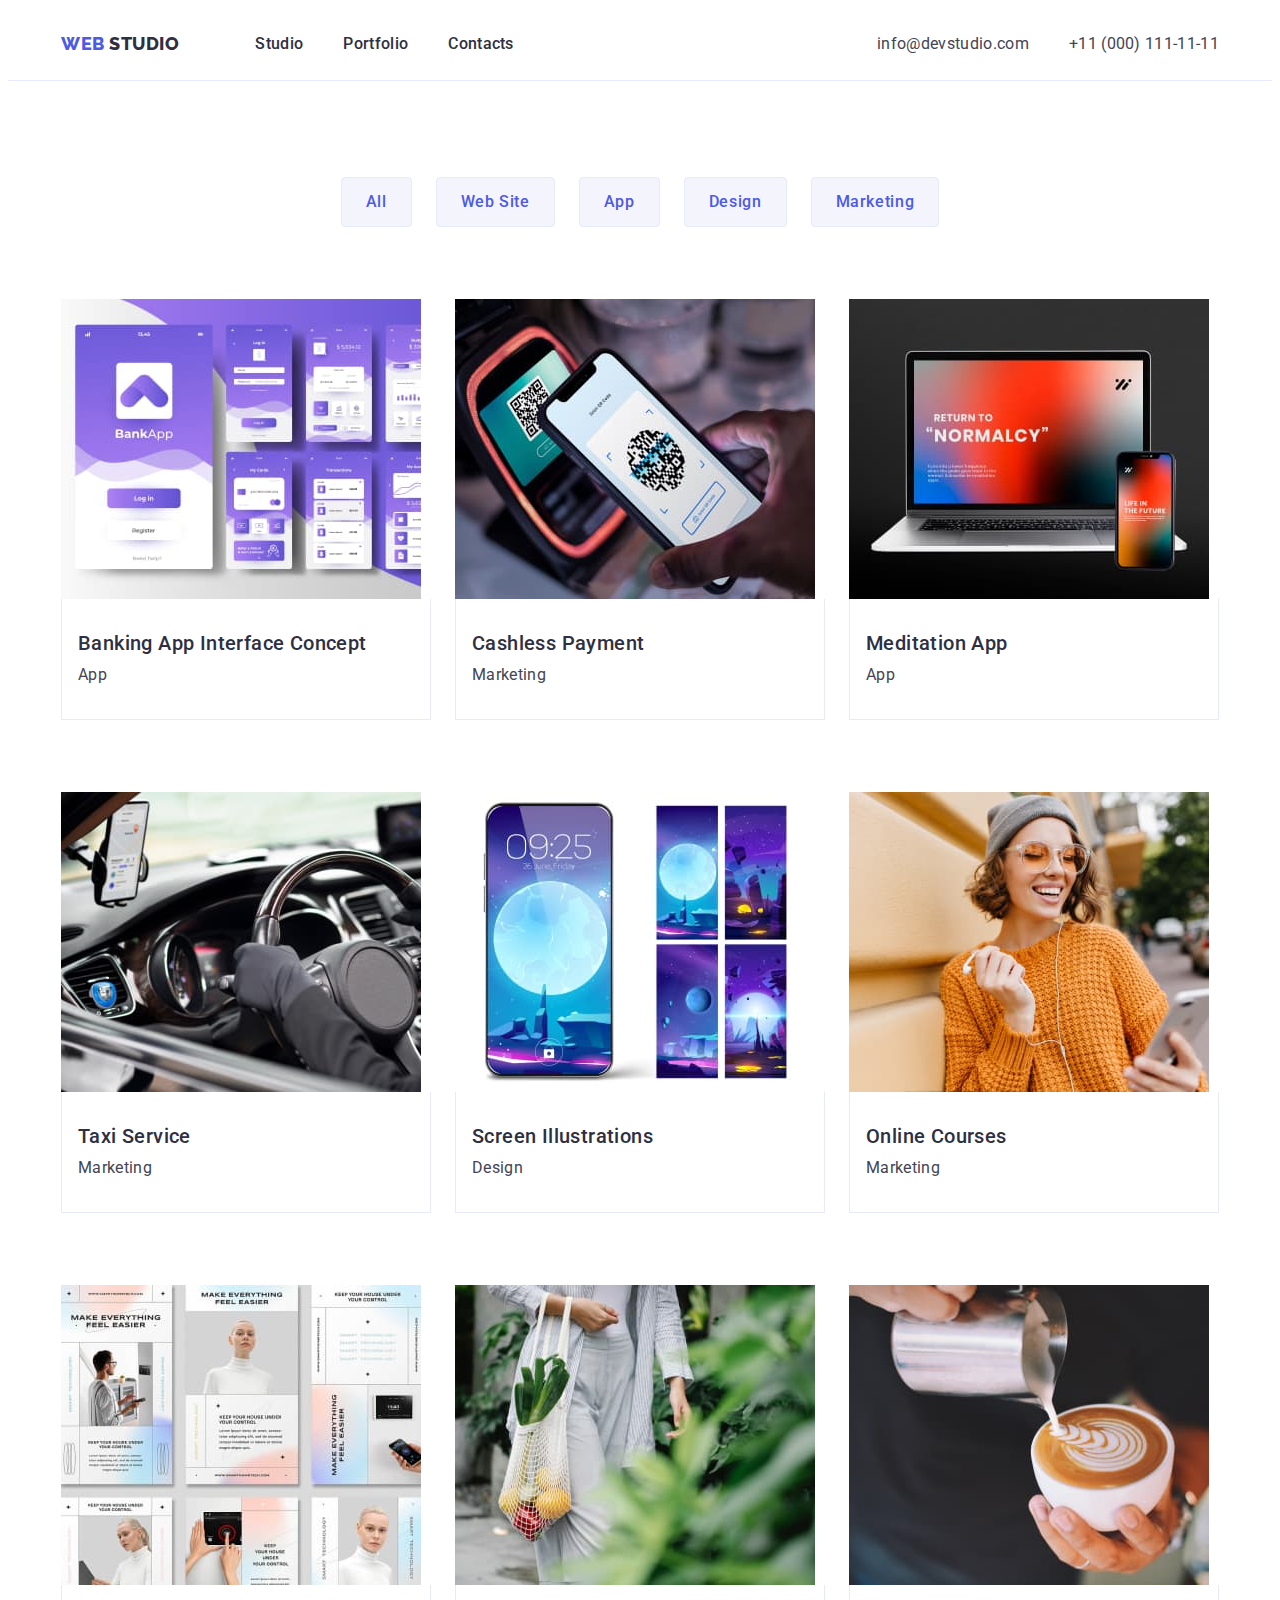
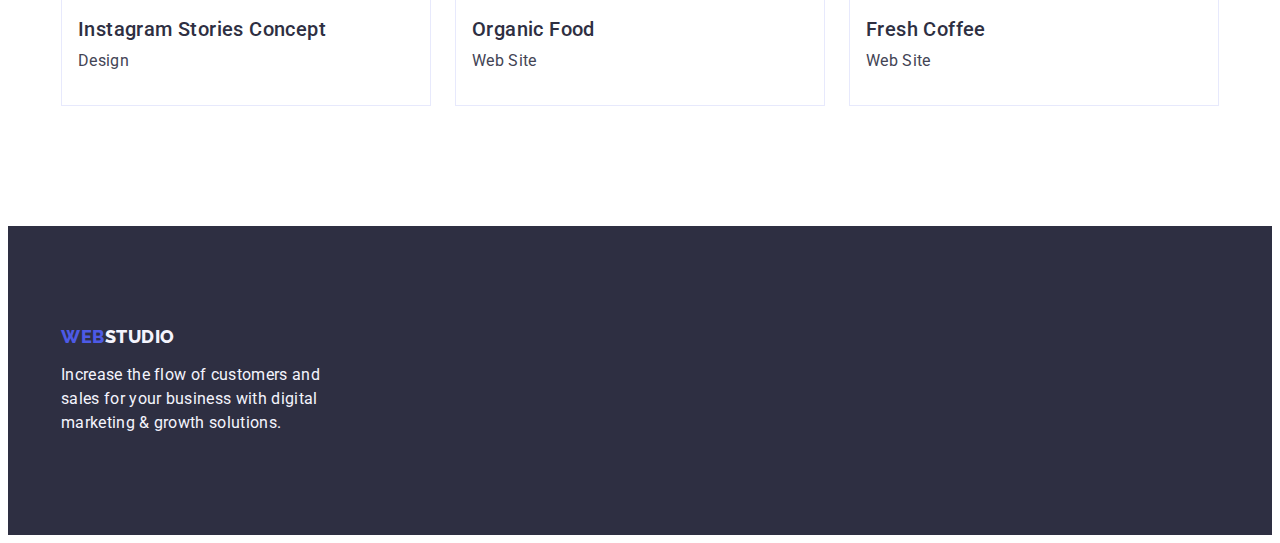
==== portfolio.html @ f5bcc29f "transferring files from hw3" ====
<!DOCTYPE html>
<html lang="en">
  <head>
    <meta charset="UTF-8" />
    <meta http-equiv="X-UA-Compatible" content="IE=edge" />
    <meta name="viewport" content="width=device-width, initial-scale=1.0" />
    <title>Portfolio</title>
    <link rel="preconnect" href="https://fonts.googleapis.com" />
    <link rel="preconnect" href="https://fonts.gstatic.com" crossorigin />
    <link
      href="https://fonts.googleapis.com/css2?family=Raleway:wght@800&family=Roboto:wght@400;500;700;900&display=swap"
      rel="stylesheet"
    />
    <link
      rel="stylesheet"
      href="https://cdnjs.cloudflare.com/ajax/libs/modern-normalize/1.1.0/modern-normalize.min.css"
      integrity="sha512-wpPYUAdjBVSE4KJnH1VR1HeZfpl1ub8YT/NKx4PuQ5NmX2tKuGu6U/JRp5y+Y8XG2tV+wKQpNHVUX03MfMFn9Q=="
      crossorigin="anonymous"
      referrerpolicy="no-referrer"
    />
    <link rel="stylesheet" href="./css/styles.css" />
  </head>
  <body>
    <!--Header-->
    <header class="header-page">
      <div class="container header-container">
        <nav class="header-nav">
          <a class="logo link" href="./index.html"
            >Web <span class="logo-text">Studio</span></a
          >
          <ul class="menu-list list">
            <li class="menu-item">
              <a class="menu-link link" href="./index.html">Studio</a>
            </li>
            <li class="menu-item">
              <a class="menu-link link" href="./portfolio.html">Portfolio</a>
            </li>
            <li class="menu-item">
              <a class="menu-link link" href="">Contacts</a>
            </li>
          </ul>
        </nav>
        <address class="contact-info">
          <ul class="contact-list list">
            <li class="contact-item">
              <a class="contact-link link" href="mailto:info@devstudio.com"
                >info@devstudio.com</a
              >
            </li>
            <li class="contact-item">
              <a class="contact-link link" href="tel:+110001111111"
                >+11 (000) 111-11-11</a
              >
            </li>
          </ul>
        </address>
      </div>
    </header>
    <main>
      <!--Hero-->
      <section class="button-menu">
        <div class="container">
          <h1 hidden>Products</h1>
          <ul class="button-item list">
            <li><button class="button-link" type="button">All</button></li>
            <li><button class="button-link" type="button">Web Site</button></li>
            <li><button class="button-link" type="button">App</button></li>
            <li><button class="button-link" type="button">Design</button></li>
            <li>
              <button class="button-link" type="button">Marketing</button>
            </li>
          </ul>
          <ul class="products list">
            <li class="products-photo">
              <a class="products-link link" href="">
                <img
                  src="./images/image1-app.jpg"
                  alt="Banking App"
                  width="360"
                />
                <div class="products-card">
                <h2 class="products-title title">
                  Banking App Interface Concept
                </h2>
                <p class="products-text text">App</p></a
              ></div>
            </li>

            <li class="products-photo">
              <a class="products-link link" href="">
                <img
                  src="./images/image2-marketing.jpg"
                  alt="Phone Payment"
                  width="360"
                />
                <div class="products-card">
                <h2 class="products-title title">Cashless Payment</h2>
                <p class="products-text text">Marketing</p></a
              ></div>
            </li>

            <li class="products-photo">
              <a class="products-link link" href="">
                <img
                  src="./images/image3-app2.jpg"
                  alt="Phone and computer apps for Meditation "
                  width="360"
                />
                <div class="products-card">
                <h2 class="products-title title">Meditation App</h2>
                <p class="products-text text">App</p></a
              ></div>
            </li>

            <li class="products-photo">
              <a class="products-link link" href="">
                <img
                  src="./images/image4-marketing2.jpg"
                  alt="Driving auto"
                  width="360"
                />
                <div class="products-card">
                <h2 class="products-title title">Taxi Service</h2>
                <p class="products-text text">Marketing</p></a
              ></div>
            </li>

            <li class="products-photo">
              <a class="products-link link" href="">
                <img
                  src="./images/image5-design.jpg"
                  alt="Five Screen Illustrations"
                  width="360"
                />
                <div class="products-card">
                <h2 class="products-title title">Screen Illustrations</h2>
                <p class="products-text text">Design</p></a
              ></div>
            </li>

            <li class="products-photo">
              <a class="products-link link" href="">
                <img
                  src="./images/image6-marketing3.jpg"
                  alt="Smile girl look at the phone"
                  width="360"
                />
                <div class="products-card">
                <h2 class="products-title title">Online Courses</h2>
                <p class="products-text text">Marketing</p></a
              ></div>
            </li>

            <li class="products-photo portfolio-img">
              <a class="products-link link" href="">
                <img
                  src="./images/image7-design2.jpg"
                  alt="Nine stories concept"
                  width="360"
                />
                <div class="products-card">
                <h2 class="products-title title">Instagram Stories Concept</h2>
                <p class="products-text text">Design</p></a
              ></div>
            </li>

            <li class="products-photo portfolio-img">
              <a class="products-link link" href="">
                <img
                  src="./images/image8-wedsite.jpg"
                  alt="A man leaves with fruits"
                  width="360"
                />
                <div class="products-card">
                <h2 class="products-title title">Organic Food</h2>
                <p class="products-text text">Web Site</p></a
              ></div>
            </li>

            <li class="products-photo portfolio-img">
              <a class="products-link link" href="">
                <img
                  src="./images/image9-website2.jpg"
                  alt="Someone makes coffee"
                  width="360"
                />
                <div class="products-card">
                <h2 class="products-title title">Fresh Coffee</h2>
                <p class="products-text text">Web Site</p></a
              ></div>
            </li>
          </ul>
        </div>
      </section>
    </main>
    <!--Footer-->
    <footer class="footer-list">
      <div class="container">
        <a class="logo link" href="./index.html"
          >Web<span class="footer-logo">Studio</span>
        </a>
        <div class="footer-container">
          <p class="footer-text">
            Increase the flow of customers and sales for your business with
            digital marketing & growth solutions.
          </p>
        </div>
      </div>
    </footer>
  </body>
</html>
---- css/styles.css ----
:root {
  --primary-text-color: #434455;
  --title-text-color: #2e2f42;
  --logo-color: #4d5ae5;
  --button-hover-color: #404bbf;
  --accent-color: #e7e9fc;
  --white-color: #ffffff;
  --light-color: #f4f4fd;
  --secondary-background-color: #e5e5e5;
}
h1,
h2,
h3,
p {
  margin: 0;
}
ul {
  margin: 0;
  padding-left: 0;
}
address {
  font-style: normal;
}
img {
  display: block;
  max-width: 100%;
  height: auto;
}
button {
  cursor: pointer;
}

body {
  font-family: "Roboto", sans-serif;
  color: var(--primary-text-color);
  background-color: var(--white-color);
}

.list {
  list-style: none;
}
.link {
  text-decoration: none;
}
.visually-hidden {
  position: absolute;
  width: 1px;
  height: 1px;
  margin: -1px;
  border: 0;
  padding: 0;
  white-space: nowrap;
  clip-path: inset(100%);
  clip: rect(0 0 0 0);
  overflow: hidden;
}
.container {
  max-width: 1158px;
  padding: 0 15px;
  margin: 0 auto;
}
.section {
  padding-top: 120px;
  padding-bottom: 120px;
}
/*========================Main====================*/
.title {
  font-weight: 500;
  font-size: 20px;
  line-height: 1.2;
  letter-spacing: 0.02em;
  color: var(--title-text-color);
}
.text {
  font-size: 16px;
  line-height: 1.5;
  letter-spacing: 0.02em;
  color: var(--primary-text-color);
}
.title-section {
  font-size: 36px;
  line-height: 1.11;
  text-align: center;
  letter-spacing: 0.02em;
  text-transform: capitalize;
  color: var(--title-text-color);
}
/*========================Header===================*/
.header-page {
  border-bottom: 1px solid var(--accent-color);
}
.header-container {
  display: flex;
  align-items: center;
  padding-top: 24px;
  padding-bottom: 24px;
}

/*====================Navigation Menu===============*/
/*========================Logo=====================*/
.logo {
  font-family: "Raleway", sans-serif;
  font-weight: 800;
  font-size: 18px;
  line-height: 1.17;
  letter-spacing: 0.03em;
  text-transform: uppercase;
  color: var(--logo-color);
}
.logo-text {
  color: var(--title-text-color);
}

.header-nav {
  display: flex;
  align-items: center;
}
.menu-list {
  display: flex;
  gap: 40px;
  margin-left: 76px;
}
.menu-link {
  font-weight: 500;
  font-size: 16px;
  line-height: 1.5;
  letter-spacing: 0.02em;
  cursor: pointer;
  color: var(--title-text-color);
}
.menu-link:hover,
.menu-link:focus {
  color: var(--button-hover-color);
}

/*=====================Contacts==================*/
.contact-info {
  display: flex;
  align-items: center;
  margin-left: auto;
}

.contact-list {
  display: flex;
  gap: 40px;
}
.contact-link {
  font-family: "Roboto", sans-serif;
  font-size: 16px;
  line-height: 1.5;
  letter-spacing: 0.02em;
  cursor: pointer;
  color: var(--primary-text-color);
}
.contact-link:hover,
.contact-link:focus {
  color: var(--button-hover-color);
}

/*=======================Main===================*/
/*==================Hero Section================*/

.hero {
  text-align: center;
  background: var(--title-text-color);
  padding-top: 188px;
  padding-bottom: 188px;
}

.hero-title {
  font-size: 56px;
  line-height: 1.07;
  letter-spacing: 0.02em;
  text-align: center;
  color: var(--white-color);
  margin-right: auto;
  margin-left: auto;
  max-width: 496px;
}
.hero-btn {
  font-family: inherit;
  font-weight: 500;
  font-size: 16px;
  line-height: 1.5;
  letter-spacing: 0.04em;
  color: var(--white-color);
  background-color: var(--logo-color);
  display: block;
  box-shadow: 0px 4px 4px rgba(0, 0, 0, 0.15);
  border: 1px solid transparent;
  border-radius: 4px;
  padding: 16px 32px;
  margin: 48px auto 0;
}

.hero-btn:hover,
.hero-btn:focus {
  background-color: var(--button-hover-color);
}

/*=================Features Section============*/
.features-container {
  display: flex;
}
.features-list {
  display: flex;
  gap: 24px;
}

.features-item {
  width: calc((100%-24px) / 4);
}
.features-title {
  margin-bottom: 8px;
}
/*================Our Works=============*/
.works-section {
  padding-bottom: 120px;
}
.works-list {
  display: flex;
  margin-top: 72px;
  gap: 24px;
}
.works-item {
  border: 1px solid var(--accent-color);
}

/*====================Our Team============*/

.team-list {
  display: flex;
  margin-top: 72px;
  gap: 24px;
}

.team-section {
  text-align: center;
  background-color: var(--light-color);
}
.team-item {
  background-color: var(--white-color);
  box-shadow: 0px 1px 6px rgba(46, 47, 66, 0.08),
    0px 1px 1px rgba(46, 47, 66, 0.16), 0px 2px 1px rgba(46, 47, 66, 0.08);
  border-radius: 0px 0px 4px 4px;
}
.card-container {
  padding: 32px 16px;
}
.team-text {
  padding-top: 8px;
}
/*==================Portfolio Page=============*/
/*===================Portfolio Button===========*/
.button-menu {
  padding-top: 96px;
  padding-bottom: 120px;
}
.button-item {
  display: flex;
  justify-content: center;
  width: calc((100% - 96) / 5);
  gap: 24px;
  margin-bottom: 72px;
}
.button-link {
  font-family: inherit;
  font-weight: 500;
  font-size: 16px;
  line-height: 1.5;
  text-align: center;
  letter-spacing: 0.04em;
  color: var(--logo-color);
  background-color: var(--light-color);
  border: 1px solid var(--accent-color);
  border-radius: 4px;
  padding: 12px 24px;
}
.button-link:hover,
.button-link:focus {
  color: var(--white-color);
  background: var(--button-hover-color);
  box-shadow: 0px 3px 1px rgba(0, 0, 0, 0.1), 0px 2px 1px rgba(0, 0, 0, 0.08),
    0px 2px 2px rgba(0, 0, 0, 0.12);
  border-radius: 4px;
}
/*===============Portfolio Products======*/
.products {
  display: flex;
  flex-wrap: wrap;
  gap: 24px;
}
.products-card {
  padding: 32px 0;
  border-left: 1px solid var(--accent-color);
  border-bottom: 1px solid var(--accent-color);
  border-right: 1px solid var(--accent-color);
}
.products-photo {
  width: calc((100% - 48px) / 3);
  margin-bottom: 48px;
}
.portfolio-img {
  margin-bottom: 0;
}

.products-link {
  background: var(--light-color);
}
.products-title {
  padding-left: 16px;
}
.products-text {
  padding-top: 8px;
  padding-left: 16px;
}
/*==================Footer==============*/
.footer-container {
  margin-top: 16px;
  max-width: 264px;
}
.footer-list {
  background: var(--title-text-color);
  padding-top: 100px;
  padding-bottom: 100px;
}
.footer-logo {
  color: var(--light-color);
}
.footer-text {
  font-size: 16px;
  line-height: 1.5;
  letter-spacing: 0.02em;
  color: var(--light-color);
}
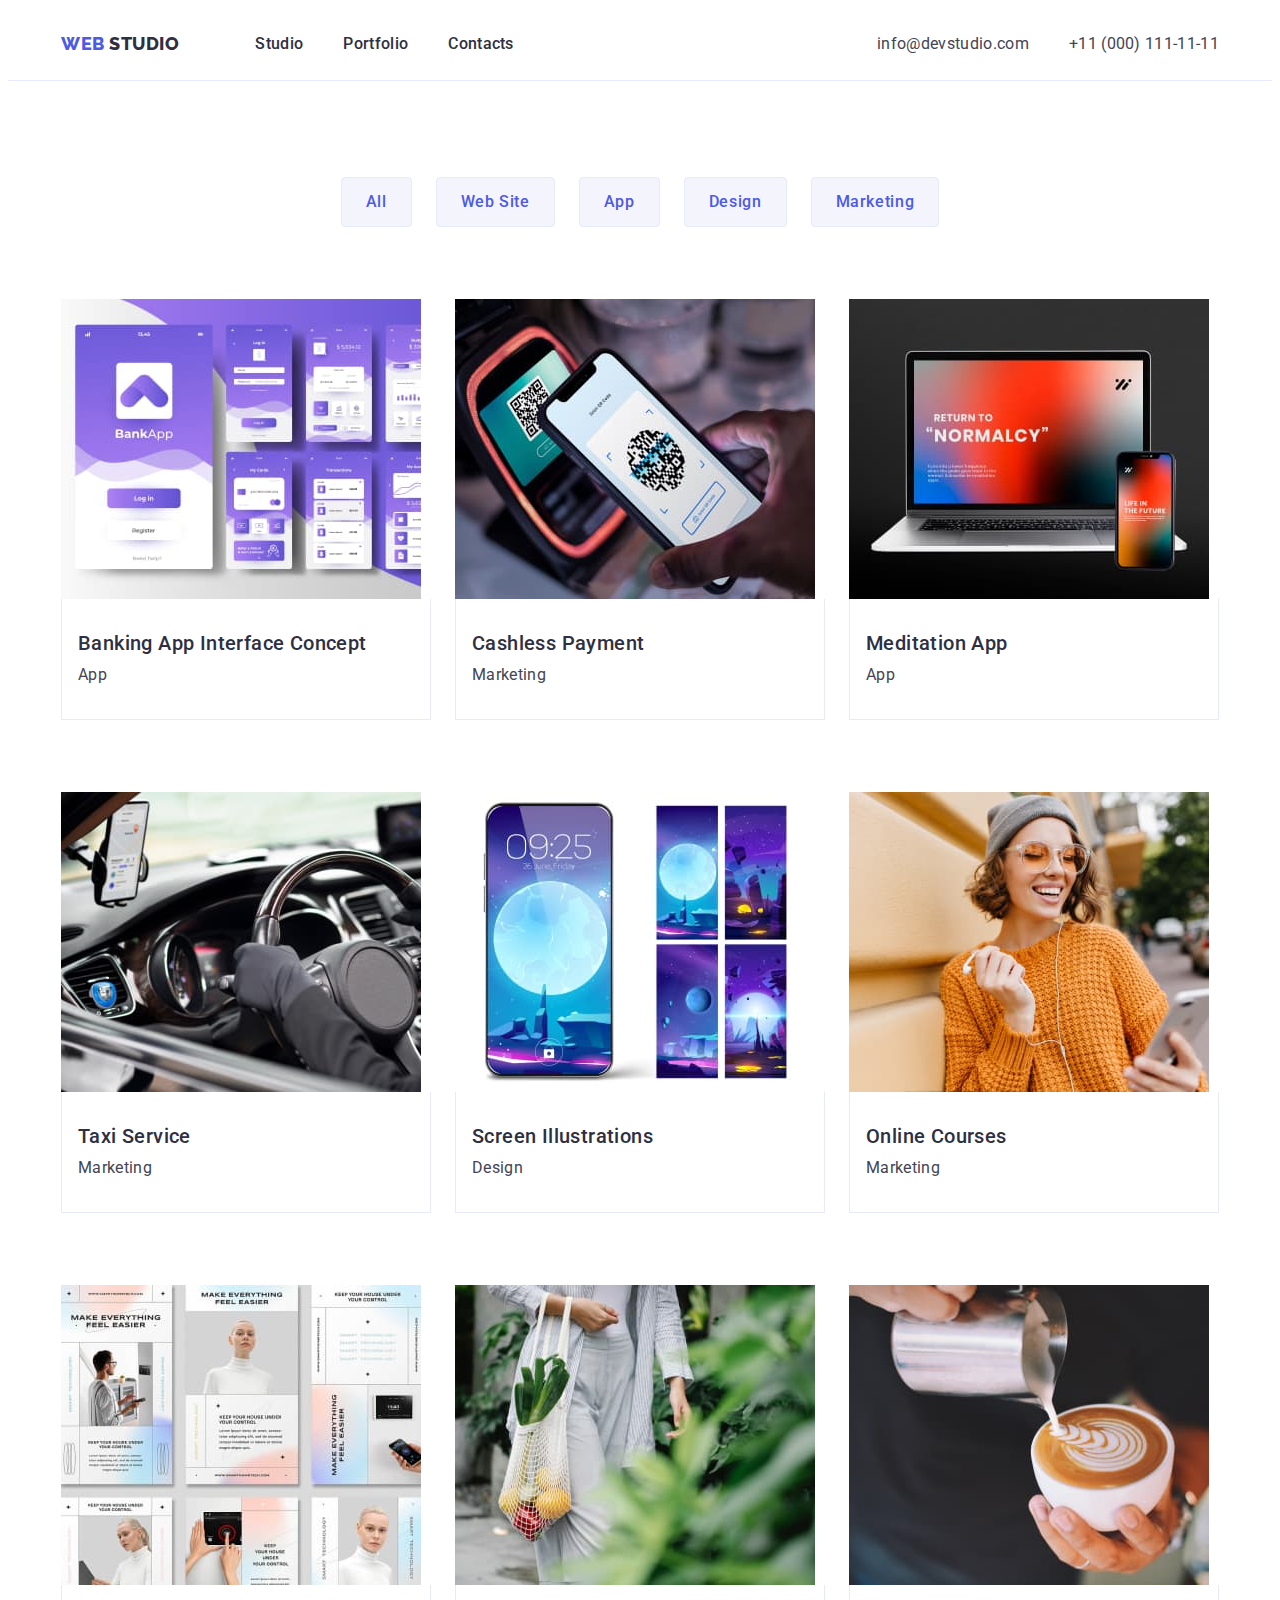
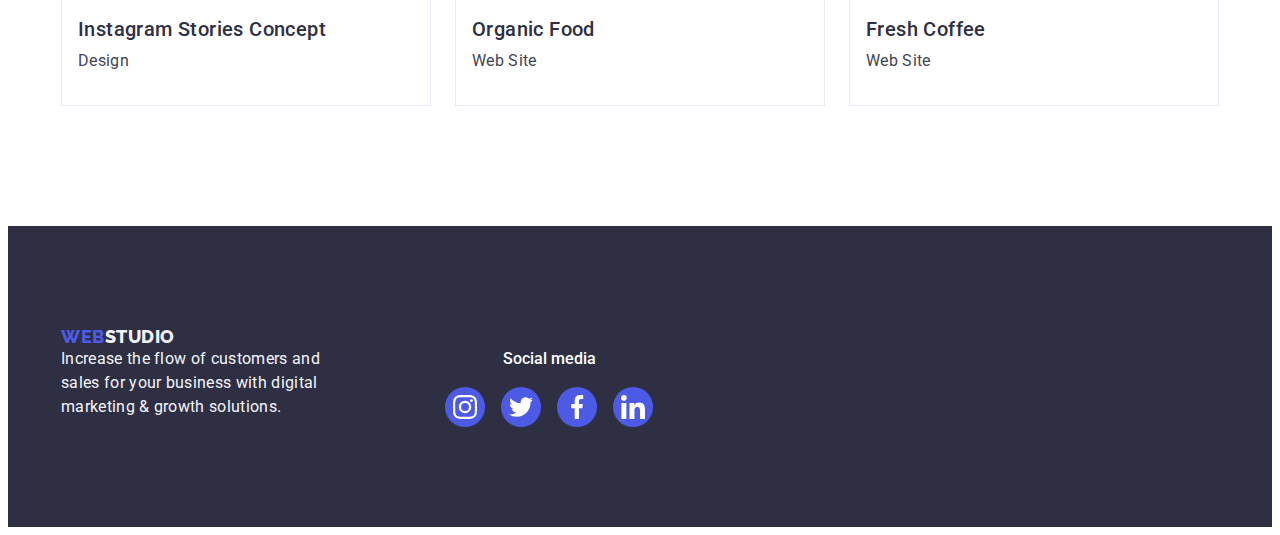
==== commit de7e7ab2: "hw 4" ====
--- a/portfolio.html
+++ b/portfolio.html
@@ -151,7 +151,7 @@
               ></div>
             </li>
 
-            <li class="products-photo portfolio-img">
+            <li class="products-photo">
               <a class="products-link link" href="">
                 <img
                   src="./images/image7-design2.jpg"
@@ -164,7 +164,7 @@
               ></div>
             </li>
 
-            <li class="products-photo portfolio-img">
+            <li class="products-photo">
               <a class="products-link link" href="">
                 <img
                   src="./images/image8-wedsite.jpg"
@@ -177,7 +177,7 @@
               ></div>
             </li>
 
-            <li class="products-photo portfolio-img">
+            <li class="products-photo">
               <a class="products-link link" href="">
                 <img
                   src="./images/image9-website2.jpg"
@@ -194,17 +194,51 @@
       </section>
     </main>
     <!--Footer-->
-    <footer class="footer-list">
-      <div class="container">
-        <a class="logo link" href="./index.html"
-          >Web<span class="footer-logo">Studio</span>
-        </a>
+   <footer class="footer-list">
+      <div class="footer-wrap container">
         <div class="footer-container">
+          <a class="logo link" href="./index.html"
+            >Web<span class="footer-logo">Studio</span>
+          </a>
           <p class="footer-text">
             Increase the flow of customers and sales for your business with
             digital marketing & growth solutions.
           </p>
         </div>
+
+        <div class="footer-media">
+          <h4 class="footer-media-title">Social media</h4>
+          <ul class="footer-soc-list list">
+            <li class="footer-soc-items">
+              <a class="footer-link" href="">
+                <svg class="footer-icons" width="24" heigth="24">
+                  <use href="./images/icons.svg#icon-instagram"></use>
+                </svg>
+              </a>
+            </li>
+            <li class="footer-soc-items">
+              <a class="footer-link" href="">
+                <svg class="footer-icons" width="24" heigth="24">
+                  <use href="./images/icons.svg#icon-twitter"></use>
+                </svg>
+              </a>
+            </li>
+            <li class="footer-soc-items">
+              <a class="footer-link" href="">
+                <svg class="footer-icons" width="24" heigth="24">
+                  <use href="./images/icons.svg#icon-facebook"></use>
+                </svg>
+              </a>
+            </li>
+            <li class="footer-soc-items">
+              <a class="footer-link" href="">
+                <svg class="footer-icons" width="24" heigth="24">
+                  <use href="./images/icons.svg#icon-linkedin"></use>
+                </svg>
+              </a>
+            </li>
+          </ul>
+        </div>
       </div>
     </footer>
   </body>
--- a/css/styles.css
+++ b/css/styles.css
@@ -7,6 +7,8 @@
   --white-color: #ffffff;
   --light-color: #f4f4fd;
   --secondary-background-color: #e5e5e5;
+  --customers-icons: #8e8f99;
+  --green-color: #31d0aa;
 }
 h1,
 h2,
@@ -162,9 +164,19 @@
 
 .hero {
   text-align: center;
-  background: var(--title-text-color);
+  background-color: var(--title-text-color);
   padding-top: 188px;
   padding-bottom: 188px;
+  max-width: 1440px;
+  background-image: linear-gradient(
+      rgba(46, 47, 66, 0.7),
+      rgba(46, 47, 66, 0.7)
+    ),
+    url(../images/hero-image.jpg);
+  background-repeat: no-repeat;
+  background-size: cover;
+  background-position: center;
+  margin: 0 auto;
 }
 
 .hero-title {
@@ -210,6 +222,13 @@
 .features-item {
   width: calc((100%-24px) / 4);
 }
+.features-icons {
+  background-color: var(--light-color);
+  border-radius: 4px;
+  width: 264px;
+  height: 112px;
+  padding: 24px 100px;
+}
 .features-title {
   margin-bottom: 8px;
 }
@@ -249,6 +268,67 @@
 }
 .team-text {
   padding-top: 8px;
+  margin-bottom: 8px;
+}
+.team-soc-list {
+  display: flex;
+  justify-content: center;
+  gap: 24px;
+}
+.team-soc-items {
+  width: 40px;
+  height: 40px;
+}
+.soc-link {
+  width: 100%;
+  height: 100%;
+  border-radius: 50%;
+  background-color: var(--logo-color);
+  display: flex;
+  align-items: center;
+  justify-content: center;
+}
+.soc-icons {
+  fill: var(--light-color);
+}
+.soc-link:hover,
+.soc-link:focus {
+  background-color: var(--button-hover-color);
+}
+/*===================Customers==================*/
+.customers-container {
+  text-align: center;
+}
+.customers-item {
+  width: 168px;
+  height: 88px;
+}
+.customers-list {
+  display: flex;
+  justify-content: center;
+  gap: 24px;
+  margin-top: 72px;
+}
+
+.customers-link {
+  width: 100%;
+  height: 100%;
+  border: 1px solid var(--customers-icons);
+  border-radius: 4px;
+  color: var(--customers-icons);
+  display: flex;
+  align-items: center;
+  justify-content: center;
+}
+.customers-icons {
+  width: 104px;
+  height: 88px;
+  fill: currentColor;
+}
+.customers-link:hover,
+.customers-link:focus {
+  border-color: var(--button-hover-color);
+  color: var(--button-hover-color);
 }
 /*==================Portfolio Page=============*/
 /*===================Portfolio Button===========*/
@@ -300,12 +380,15 @@
   width: calc((100% - 48px) / 3);
   margin-bottom: 48px;
 }
-.portfolio-img {
+.products-photo:nth-child(n + 7) {
   margin-bottom: 0;
 }
-
 .products-link {
   background: var(--light-color);
+}
+.products-card:hover {
+  box-shadow: 0px 1px 6px rgba(46, 47, 66, 0.08),
+    0px 1px 1px rgba(46, 47, 66, 0.16), 0px 2px 1px rgba(46, 47, 66, 0.08);
 }
 .products-title {
   padding-left: 16px;
@@ -315,9 +398,12 @@
   padding-left: 16px;
 }
 /*==================Footer==============*/
+.footer-wrap {
+  display: flex;
+}
 .footer-container {
-  margin-top: 16px;
   max-width: 264px;
+  margin-right: 120px;
 }
 .footer-list {
   background: var(--title-text-color);
@@ -333,3 +419,40 @@
   letter-spacing: 0.02em;
   color: var(--light-color);
 }
+
+.footer-media-title {
+  text-align: center;
+  font-weight: 500;
+  font-size: 16px;
+  line-height: 1.5;
+  color: var(--white-color);
+  margin-bottom: 16px;
+}
+.footer-media {
+  max-width: 208px;
+}
+.footer-soc-list {
+  display: flex;
+  justify-content: center;
+  gap: 16px;
+}
+.footer-soc-items {
+  width: 40px;
+  height: 40px;
+}
+.footer-link {
+  width: 100%;
+  height: 100%;
+  display: flex;
+  align-items: center;
+  justify-content: center;
+  border-radius: 50%;
+  background-color: var(--logo-color);
+}
+.footer-icons {
+  fill: var(--white-color);
+}
+.footer-link:hover,
+.footer-link:hover {
+  background-color: var(--green-color);
+}
